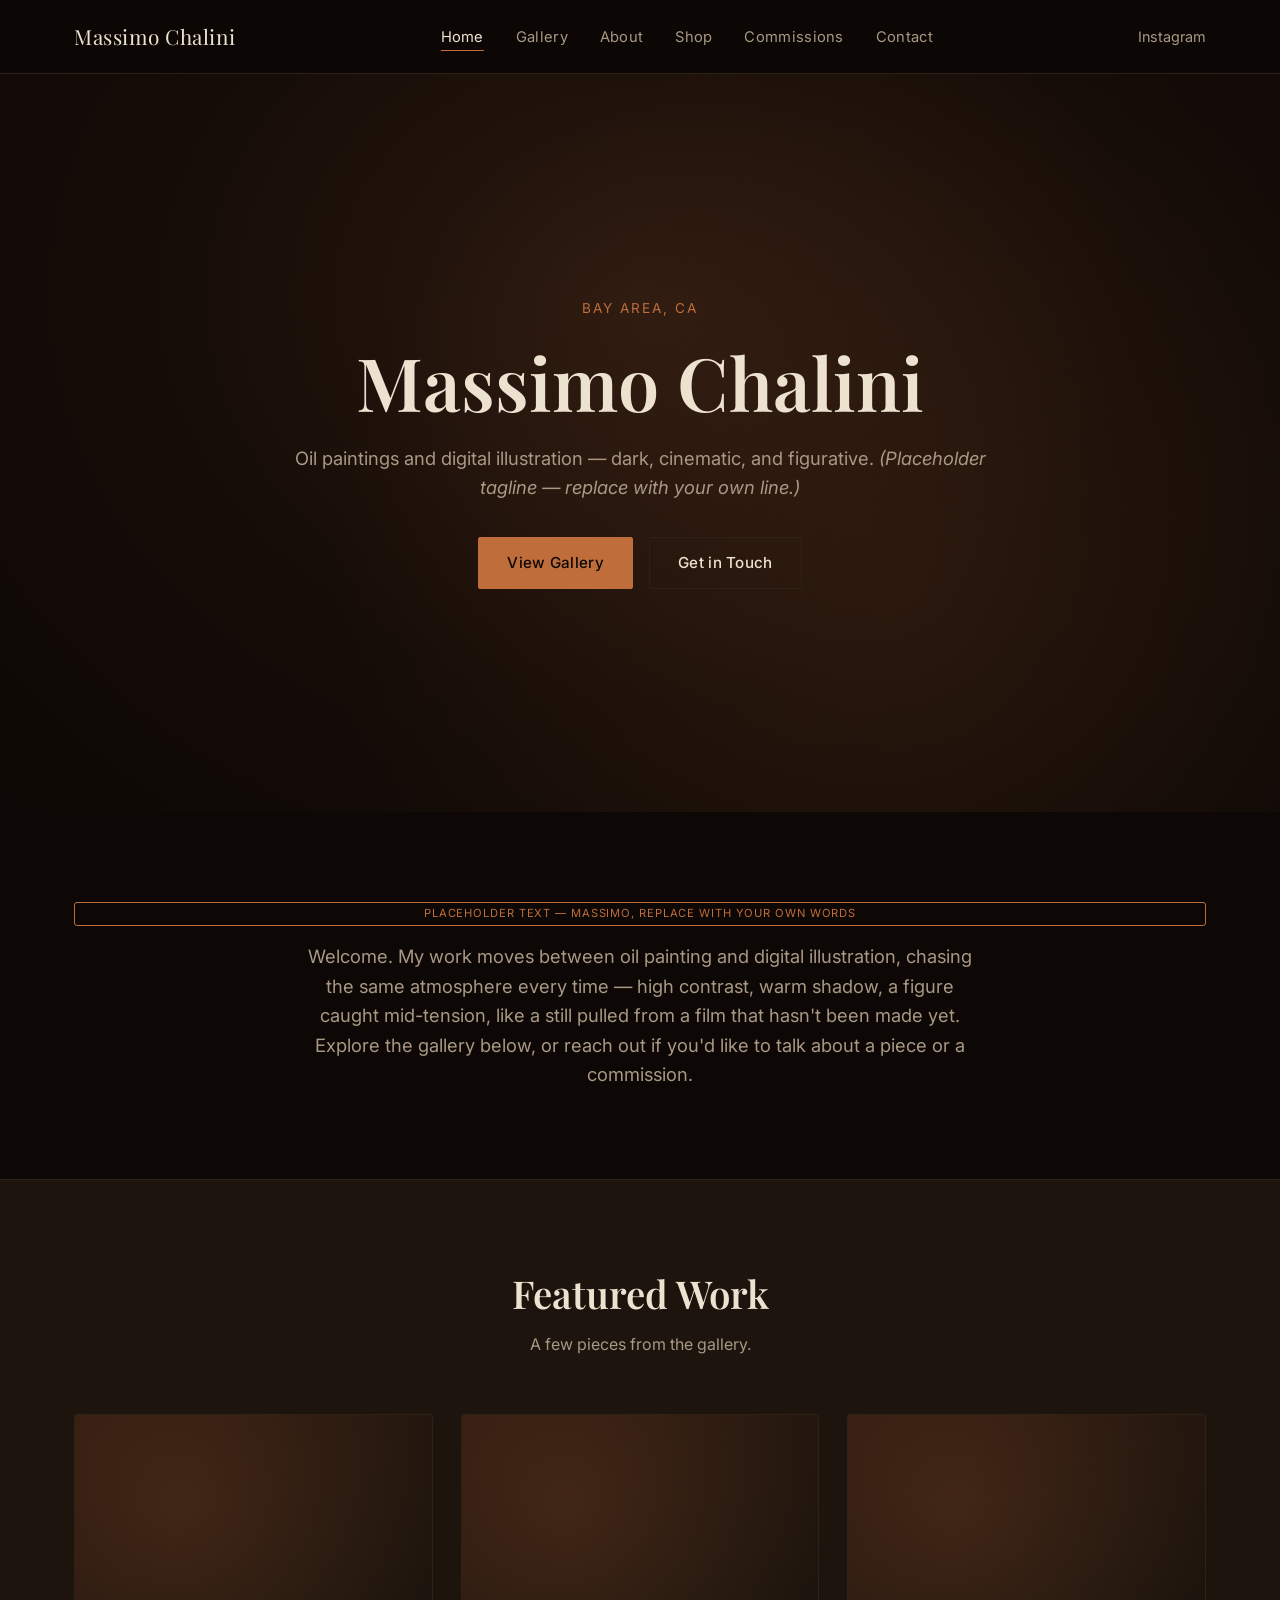
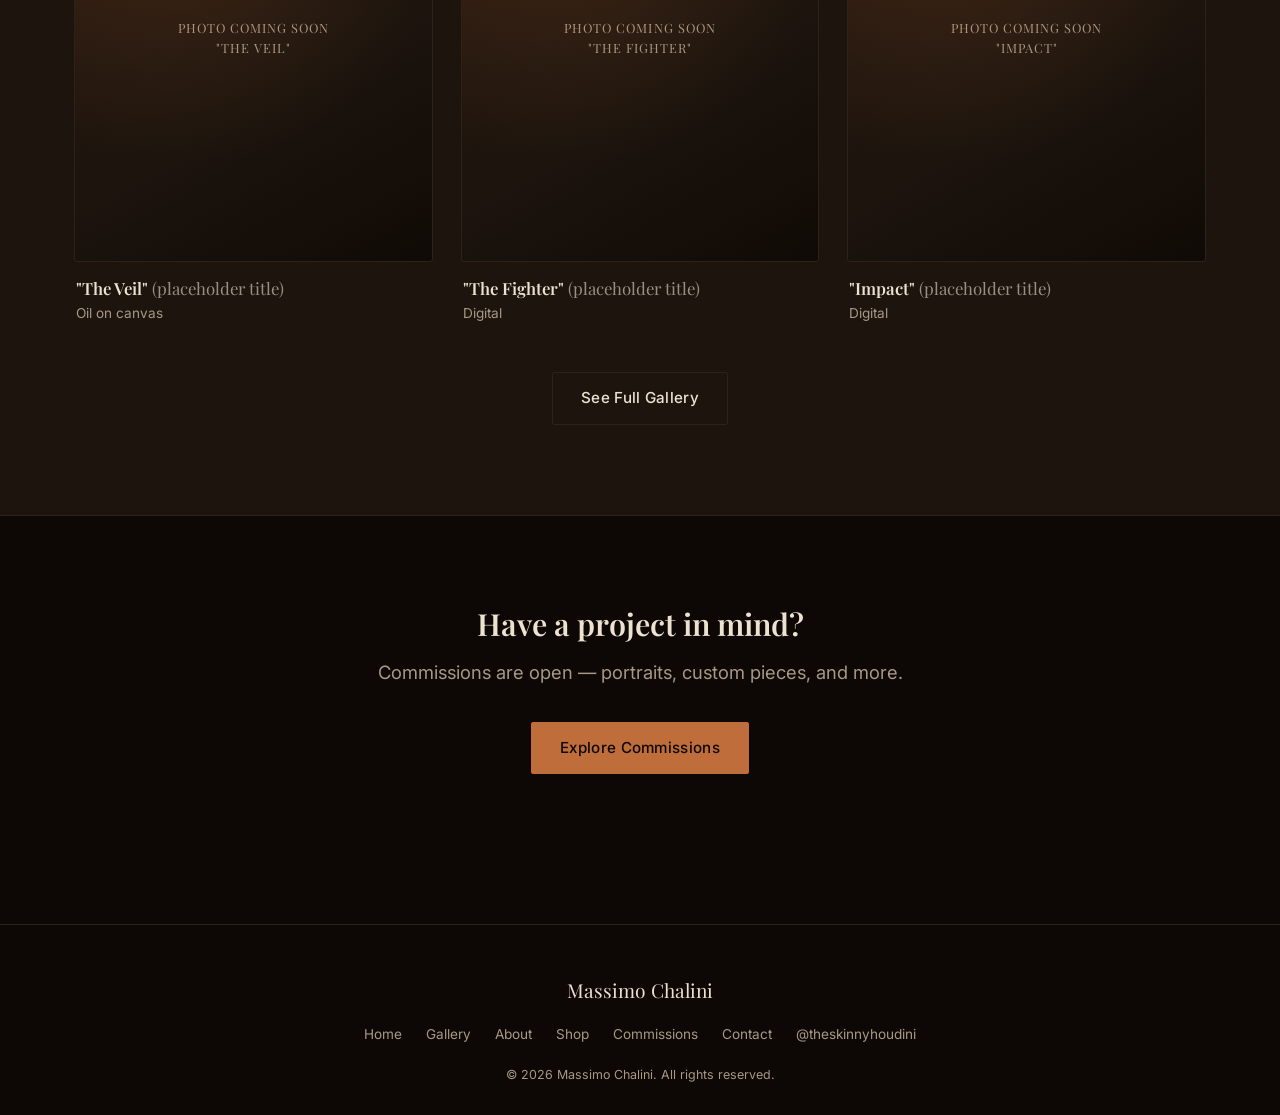
==== index.html @ 9a8b09c6 "Initial build: 5-page site (Home, Gallery, About, Shop, Commissions, Contact)" ====
<!DOCTYPE html>
<html lang="en">
<head>
<meta charset="UTF-8">
<meta name="viewport" content="width=device-width, initial-scale=1.0">
<title>Massimo Chalini — Painter &amp; Digital Artist</title>
<meta name="description" content="Massimo Chalini is a painter and digital artist based in the Bay Area. Dark, cinematic, figurative oil paintings and digital illustration.">
<link rel="preconnect" href="https://fonts.googleapis.com">
<link rel="preconnect" href="https://fonts.gstatic.com" crossorigin>
<link href="https://fonts.googleapis.com/css2?family=Playfair+Display:wght@500;600;700&family=Inter:wght@400;500;600&display=swap" rel="stylesheet">
<link rel="stylesheet" href="css/style.css">
</head>
<body>

<header class="site-header">
  <nav class="nav">
    <a href="index.html" class="nav-logo">Massimo Chalini</a>
    <ul class="nav-links">
      <li><a href="index.html" class="active">Home</a></li>
      <li><a href="gallery.html">Gallery</a></li>
      <li><a href="about.html">About</a></li>
      <li><a href="shop.html">Shop</a></li>
      <li><a href="commissions.html">Commissions</a></li>
      <li><a href="contact.html">Contact</a></li>
    </ul>
    <div class="nav-social">
      <a href="https://instagram.com/theskinnyhoudini" target="_blank" rel="noopener">Instagram</a>
    </div>
    <button class="nav-toggle" aria-label="Toggle menu"><span></span><span></span><span></span></button>
  </nav>
</header>

<section class="hero">
  <div class="hero-content">
    <div class="hero-eyebrow">Bay Area, CA</div>
    <h1>Massimo Chalini</h1>
    <p>Oil paintings and digital illustration — dark, cinematic, and figurative. <em>(Placeholder tagline — replace with your own line.)</em></p>
    <div class="hero-actions">
      <a href="gallery.html" class="btn btn-primary">View Gallery</a>
      <a href="contact.html" class="btn btn-outline">Get in Touch</a>
    </div>
  </div>
</section>

<section>
  <div class="container">
    <span class="placeholder-flag" style="display:block; text-align:center; margin-bottom:16px;">Placeholder text — Massimo, replace with your own words</span>
    <p class="welcome-text">
      Welcome. My work moves between oil painting and digital illustration, chasing the same
      atmosphere every time — high contrast, warm shadow, a figure caught mid-tension, like a still
      pulled from a film that hasn't been made yet. Explore the gallery below, or reach out if
      you'd like to talk about a piece or a commission.
    </p>
  </div>
</section>

<section style="background:var(--surface); border-top:1px solid var(--border); border-bottom:1px solid var(--border);">
  <div class="container">
    <div class="section-intro">
      <h2>Featured Work</h2>
      <p>A few pieces from the gallery.</p>
    </div>
    <div class="gallery-grid">

      <a href="gallery.html" class="gallery-card" style="cursor:pointer;">
        <div class="art-tile"><div class="art-tile-icon">Photo coming soon<br>"The Veil"</div></div>
        <div class="gallery-card-info">
          <h3>"The Veil" <span style="font-weight:400; opacity:.6;">(placeholder title)</span></h3>
          <p>Oil on canvas</p>
        </div>
      </a>

      <a href="gallery.html" class="gallery-card" style="cursor:pointer;">
        <div class="art-tile"><div class="art-tile-icon">Photo coming soon<br>"The Fighter"</div></div>
        <div class="gallery-card-info">
          <h3>"The Fighter" <span style="font-weight:400; opacity:.6;">(placeholder title)</span></h3>
          <p>Digital</p>
        </div>
      </a>

      <a href="gallery.html" class="gallery-card" style="cursor:pointer;">
        <div class="art-tile"><div class="art-tile-icon">Photo coming soon<br>"Impact"</div></div>
        <div class="gallery-card-info">
          <h3>"Impact" <span style="font-weight:400; opacity:.6;">(placeholder title)</span></h3>
          <p>Digital</p>
        </div>
      </a>

    </div>
    <div style="text-align:center; margin-top:48px;">
      <a href="gallery.html" class="btn btn-outline">See Full Gallery</a>
    </div>
  </div>
</section>

<section>
  <div class="container" style="text-align:center;">
    <h2 style="font-size:1.9rem; margin-bottom:16px;">Have a project in mind?</h2>
    <p class="welcome-text" style="margin-bottom:34px;">Commissions are open — portraits, custom pieces, and more.</p>
    <a href="commissions.html" class="btn btn-primary">Explore Commissions</a>
  </div>
</section>

<footer class="site-footer">
  <div class="footer-name">Massimo Chalini</div>
  <div class="footer-links">
    <a href="index.html">Home</a>
    <a href="gallery.html">Gallery</a>
    <a href="about.html">About</a>
    <a href="shop.html">Shop</a>
    <a href="commissions.html">Commissions</a>
    <a href="contact.html">Contact</a>
    <a href="https://instagram.com/theskinnyhoudini" target="_blank" rel="noopener">@theskinnyhoudini</a>
  </div>
  <div class="footer-copy">&copy; 2026 Massimo Chalini. All rights reserved.</div>
</footer>
<script src="js/main.js"></script>
</body>
</html>
---- css/style.css ----
/* ==========================================================================
   Massimo Chalini — Artist Website
   Palette pulled directly from the paintings:
   background #0d0805, surface #1c140d, accent #bf6d3a, text #ede2d0
   ========================================================================== */

:root {
  --bg: #0d0805;
  --surface: #1c140d;
  --surface-hover: #251a10;
  --accent: #bf6d3a;
  --accent-soft: rgba(191, 109, 58, 0.15);
  --text: #ede2d0;
  --text-muted: #a8988497;
  --text-muted-solid: #a89884;
  --border: #2e2116;
  --font-heading: 'Playfair Display', Georgia, serif;
  --font-body: 'Inter', -apple-system, BlinkMacSystemFont, sans-serif;
  --max-width: 1180px;
}

* { box-sizing: border-box; margin: 0; padding: 0; }

html { scroll-behavior: smooth; }

body {
  background: var(--bg);
  color: var(--text);
  font-family: var(--font-body);
  line-height: 1.6;
  -webkit-font-smoothing: antialiased;
}

img { max-width: 100%; display: block; }

a { color: inherit; text-decoration: none; }

h1, h2, h3, h4 {
  font-family: var(--font-heading);
  font-weight: 600;
  line-height: 1.2;
}

.container {
  max-width: var(--max-width);
  margin: 0 auto;
  padding: 0 24px;
}

.placeholder-flag {
  display: inline-block;
  font-family: var(--font-body);
  font-size: 0.7rem;
  letter-spacing: 0.08em;
  text-transform: uppercase;
  color: var(--accent);
  border: 1px solid var(--accent);
  border-radius: 3px;
  padding: 2px 8px;
  margin-bottom: 10px;
}

/* ---------- Buttons ---------- */

.btn {
  display: inline-block;
  padding: 13px 28px;
  border-radius: 2px;
  font-family: var(--font-body);
  font-size: 0.95rem;
  font-weight: 500;
  letter-spacing: 0.02em;
  cursor: pointer;
  transition: all 0.25s ease;
  border: 1px solid transparent;
}

.btn-primary {
  background: var(--accent);
  color: #0d0805;
  border-color: var(--accent);
}
.btn-primary:hover { background: #d3803f; border-color: #d3803f; }

.btn-outline {
  background: transparent;
  color: var(--text);
  border-color: var(--border);
}
.btn-outline:hover { border-color: var(--accent); color: var(--accent); }

/* ---------- Nav ---------- */

.site-header {
  position: sticky;
  top: 0;
  z-index: 100;
  background: rgba(13, 8, 5, 0.9);
  backdrop-filter: blur(8px);
  border-bottom: 1px solid var(--border);
}

.nav {
  display: flex;
  align-items: center;
  justify-content: space-between;
  padding: 20px 24px;
  max-width: var(--max-width);
  margin: 0 auto;
}

.nav-logo {
  font-family: var(--font-heading);
  font-size: 1.3rem;
  letter-spacing: 0.03em;
}

.nav-links {
  display: flex;
  gap: 32px;
  list-style: none;
}

.nav-links a {
  font-size: 0.92rem;
  letter-spacing: 0.02em;
  color: var(--text-muted-solid);
  transition: color 0.2s ease;
  padding-bottom: 4px;
  border-bottom: 1px solid transparent;
}

.nav-links a:hover,
.nav-links a.active {
  color: var(--text);
  border-bottom-color: var(--accent);
}

.nav-social a {
  color: var(--text-muted-solid);
  font-size: 0.9rem;
}
.nav-social a:hover { color: var(--accent); }

.nav-toggle {
  display: none;
  flex-direction: column;
  gap: 5px;
  background: none;
  border: none;
  cursor: pointer;
  padding: 4px;
}
.nav-toggle span {
  width: 24px;
  height: 2px;
  background: var(--text);
  display: block;
}

/* ---------- Hero ---------- */

.hero {
  min-height: 82vh;
  display: flex;
  align-items: center;
  justify-content: center;
  text-align: center;
  position: relative;
  background: radial-gradient(ellipse at 50% 30%, #2b190f 0%, #150c07 55%, #0d0805 100%);
  padding: 60px 24px;
  overflow: hidden;
}

.hero::before {
  content: "";
  position: absolute;
  inset: 0;
  background: radial-gradient(circle at 70% 70%, rgba(191, 109, 58, 0.12), transparent 55%);
}

.hero-content { position: relative; max-width: 700px; }

.hero-eyebrow {
  color: var(--accent);
  font-size: 0.85rem;
  letter-spacing: 0.15em;
  text-transform: uppercase;
  margin-bottom: 18px;
}

.hero h1 {
  font-size: clamp(2.6rem, 6vw, 4.6rem);
  margin-bottom: 18px;
}

.hero p {
  font-size: 1.15rem;
  color: var(--text-muted-solid);
  margin-bottom: 34px;
}

.hero-actions {
  display: flex;
  gap: 16px;
  justify-content: center;
  flex-wrap: wrap;
}

/* ---------- Page header (non-home pages) ---------- */

.page-header {
  padding: 90px 24px 50px;
  text-align: center;
  border-bottom: 1px solid var(--border);
}
.page-header h1 { font-size: clamp(2.2rem, 5vw, 3rem); margin-bottom: 14px; }
.page-header p { color: var(--text-muted-solid); max-width: 560px; margin: 0 auto; }

/* ---------- Sections ---------- */

section { padding: 90px 0; }

.section-intro {
  max-width: 640px;
  margin: 0 auto 56px;
  text-align: center;
}
.section-intro h2 { font-size: clamp(1.8rem, 4vw, 2.4rem); margin-bottom: 16px; }
.section-intro p { color: var(--text-muted-solid); }

.welcome-text {
  max-width: 680px;
  margin: 0 auto;
  text-align: center;
  font-size: 1.15rem;
  color: var(--text-muted-solid);
}

/* ---------- Placeholder art tile (stands in for a real photo) ---------- */

.art-tile {
  aspect-ratio: 4 / 5;
  border-radius: 3px;
  background: linear-gradient(150deg, #2b190f, #1c140d 60%, #100a06);
  border: 1px solid var(--border);
  display: flex;
  align-items: center;
  justify-content: center;
  position: relative;
  overflow: hidden;
}
.art-tile::after {
  content: "";
  position: absolute;
  inset: 0;
  background: radial-gradient(circle at 30% 20%, rgba(191, 109, 58, 0.18), transparent 60%);
}
.art-tile-icon {
  position: relative;
  color: var(--text-muted-solid);
  font-family: var(--font-heading);
  font-size: 0.8rem;
  letter-spacing: 0.08em;
  text-transform: uppercase;
  text-align: center;
  padding: 20px;
}

/* ---------- Gallery grid ---------- */

.filter-bar {
  display: flex;
  gap: 10px;
  justify-content: center;
  margin-bottom: 48px;
  flex-wrap: wrap;
}
.filter-btn {
  background: transparent;
  border: 1px solid var(--border);
  color: var(--text-muted-solid);
  padding: 9px 20px;
  border-radius: 20px;
  font-family: var(--font-body);
  font-size: 0.88rem;
  cursor: pointer;
  transition: all 0.2s ease;
}
.filter-btn:hover { color: var(--text); border-color: var(--accent); }
.filter-btn.active { background: var(--accent); color: #0d0805; border-color: var(--accent); }

.gallery-grid {
  display: grid;
  grid-template-columns: repeat(3, 1fr);
  gap: 28px;
}

.gallery-card {
  cursor: pointer;
  transition: transform 0.25s ease;
}
.gallery-card:hover { transform: translateY(-4px); }
.gallery-card:hover .art-tile { border-color: var(--accent); }

.gallery-card-info { padding: 16px 2px 0; }
.gallery-card-info h3 { font-size: 1.05rem; margin-bottom: 4px; }
.gallery-card-info p { font-size: 0.85rem; color: var(--text-muted-solid); }

.badge {
  display: inline-block;
  font-size: 0.7rem;
  letter-spacing: 0.06em;
  text-transform: uppercase;
  padding: 3px 9px;
  border-radius: 20px;
  margin-top: 8px;
}
.badge-available { background: var(--accent-soft); color: var(--accent); }
.badge-sold { background: rgba(168, 152, 132, 0.15); color: var(--text-muted-solid); }

/* ---------- Modal / lightbox ---------- */

.modal-overlay {
  display: none;
  position: fixed;
  inset: 0;
  background: rgba(6, 4, 2, 0.85);
  z-index: 200;
  align-items: center;
  justify-content: center;
  padding: 24px;
}
.modal-overlay.open { display: flex; }

.modal {
  background: var(--surface);
  border: 1px solid var(--border);
  border-radius: 4px;
  max-width: 760px;
  width: 100%;
  max-height: 88vh;
  overflow-y: auto;
  display: grid;
  grid-template-columns: 1fr 1fr;
}

.modal .art-tile { aspect-ratio: auto; height: 100%; border: none; border-radius: 0; }

.modal-body { padding: 36px; position: relative; }
.modal-body h3 { font-size: 1.5rem; margin-bottom: 6px; }
.modal-body .modal-meta { color: var(--text-muted-solid); font-size: 0.92rem; margin-bottom: 20px; }
.modal-body .modal-meta div { margin-bottom: 4px; }
.modal-close {
  position: absolute;
  top: 16px;
  right: 16px;
  background: none;
  border: none;
  color: var(--text-muted-solid);
  font-size: 1.4rem;
  cursor: pointer;
  line-height: 1;
}
.modal-close:hover { color: var(--text); }

/* ---------- About page ---------- */

.about-layout {
  display: grid;
  grid-template-columns: 340px 1fr;
  gap: 60px;
  align-items: start;
}

.about-photo .art-tile { aspect-ratio: 3 / 4; }

.about-content h2 { font-size: 1.8rem; margin-bottom: 18px; }
.about-content p { color: var(--text-muted-solid); margin-bottom: 18px; }

.statement-block {
  border-left: 2px solid var(--accent);
  padding: 6px 0 6px 24px;
  margin: 36px 0;
  font-family: var(--font-heading);
  font-size: 1.3rem;
  font-style: italic;
  color: var(--text);
}

.empty-state {
  border: 1px dashed var(--border);
  border-radius: 4px;
  padding: 32px;
  text-align: center;
  color: var(--text-muted-solid);
  font-size: 0.92rem;
}

/* ---------- Tables (pricing) ---------- */

.price-table {
  width: 100%;
  border-collapse: collapse;
  margin: 20px 0 8px;
}
.price-table th, .price-table td {
  text-align: left;
  padding: 16px;
  border-bottom: 1px solid var(--border);
}
.price-table th {
  font-family: var(--font-body);
  font-size: 0.78rem;
  letter-spacing: 0.06em;
  text-transform: uppercase;
  color: var(--text-muted-solid);
}

/* ---------- Process steps ---------- */

.steps {
  display: grid;
  grid-template-columns: repeat(4, 1fr);
  gap: 24px;
  margin: 40px 0;
}
.step { text-align: center; }
.step-number {
  width: 42px; height: 42px;
  border: 1px solid var(--accent);
  color: var(--accent);
  border-radius: 50%;
  display: flex; align-items: center; justify-content: center;
  font-family: var(--font-heading);
  margin: 0 auto 14px;
}
.step h4 { font-size: 1rem; margin-bottom: 6px; }
.step p { font-size: 0.85rem; color: var(--text-muted-solid); }

/* ---------- Forms ---------- */

.form-card {
  max-width: 560px;
  margin: 0 auto;
  background: var(--surface);
  border: 1px solid var(--border);
  border-radius: 4px;
  padding: 40px;
}

.form-row { margin-bottom: 20px; }
.form-row label {
  display: block;
  font-size: 0.85rem;
  color: var(--text-muted-solid);
  margin-bottom: 8px;
}
.form-row input,
.form-row select,
.form-row textarea {
  width: 100%;
  background: var(--bg);
  border: 1px solid var(--border);
  color: var(--text);
  padding: 12px 14px;
  border-radius: 3px;
  font-family: var(--font-body);
  font-size: 0.95rem;
}
.form-row input:focus,
.form-row select:focus,
.form-row textarea:focus {
  outline: none;
  border-color: var(--accent);
}
.form-row textarea { resize: vertical; min-height: 120px; }
.form-two-col { display: grid; grid-template-columns: 1fr 1fr; gap: 20px; }

.form-note {
  font-size: 0.85rem;
  color: var(--text-muted-solid);
  text-align: center;
  margin-top: 18px;
}

.contact-social {
  display: flex;
  justify-content: center;
  gap: 20px;
  margin-top: 40px;
}
.contact-social a {
  color: var(--text-muted-solid);
  font-size: 0.92rem;
  border: 1px solid var(--border);
  padding: 10px 20px;
  border-radius: 20px;
  transition: all 0.2s ease;
}
.contact-social a:hover { color: var(--accent); border-color: var(--accent); }

/* ---------- Shop ---------- */

.policy-grid {
  display: grid;
  grid-template-columns: repeat(3, 1fr);
  gap: 28px;
  margin-top: 50px;
}
.policy-card h4 { margin-bottom: 10px; font-size: 1rem; }
.policy-card p { color: var(--text-muted-solid); font-size: 0.9rem; }

/* ---------- Footer ---------- */

.site-footer {
  border-top: 1px solid var(--border);
  padding: 50px 24px 30px;
  text-align: center;
  margin-top: 60px;
}
.site-footer .footer-name {
  font-family: var(--font-heading);
  font-size: 1.2rem;
  margin-bottom: 10px;
}
.site-footer .footer-links {
  display: flex;
  gap: 24px;
  justify-content: center;
  margin: 18px 0;
  flex-wrap: wrap;
}
.site-footer .footer-links a {
  font-size: 0.85rem;
  color: var(--text-muted-solid);
}
.site-footer .footer-links a:hover { color: var(--accent); }
.site-footer .footer-copy {
  font-size: 0.78rem;
  color: var(--text-muted-solid);
  margin-top: 20px;
}

/* ---------- Responsive ---------- */

@media (max-width: 860px) {
  .nav-links, .nav-social { display: none; }
  .nav-toggle { display: flex; }
  .nav.open .nav-links {
    display: flex;
    flex-direction: column;
    position: absolute;
    top: 100%; left: 0; right: 0;
    background: var(--surface);
    padding: 20px 24px;
    border-bottom: 1px solid var(--border);
    gap: 18px;
  }
  .gallery-grid { grid-template-columns: repeat(2, 1fr); }
  .about-layout { grid-template-columns: 1fr; }
  .steps { grid-template-columns: repeat(2, 1fr); }
  .policy-grid { grid-template-columns: 1fr; }
  .modal { grid-template-columns: 1fr; }
  .modal .art-tile { aspect-ratio: 4/3; }
  .form-two-col { grid-template-columns: 1fr; }
}

@media (max-width: 540px) {
  .gallery-grid { grid-template-columns: 1fr; }
}
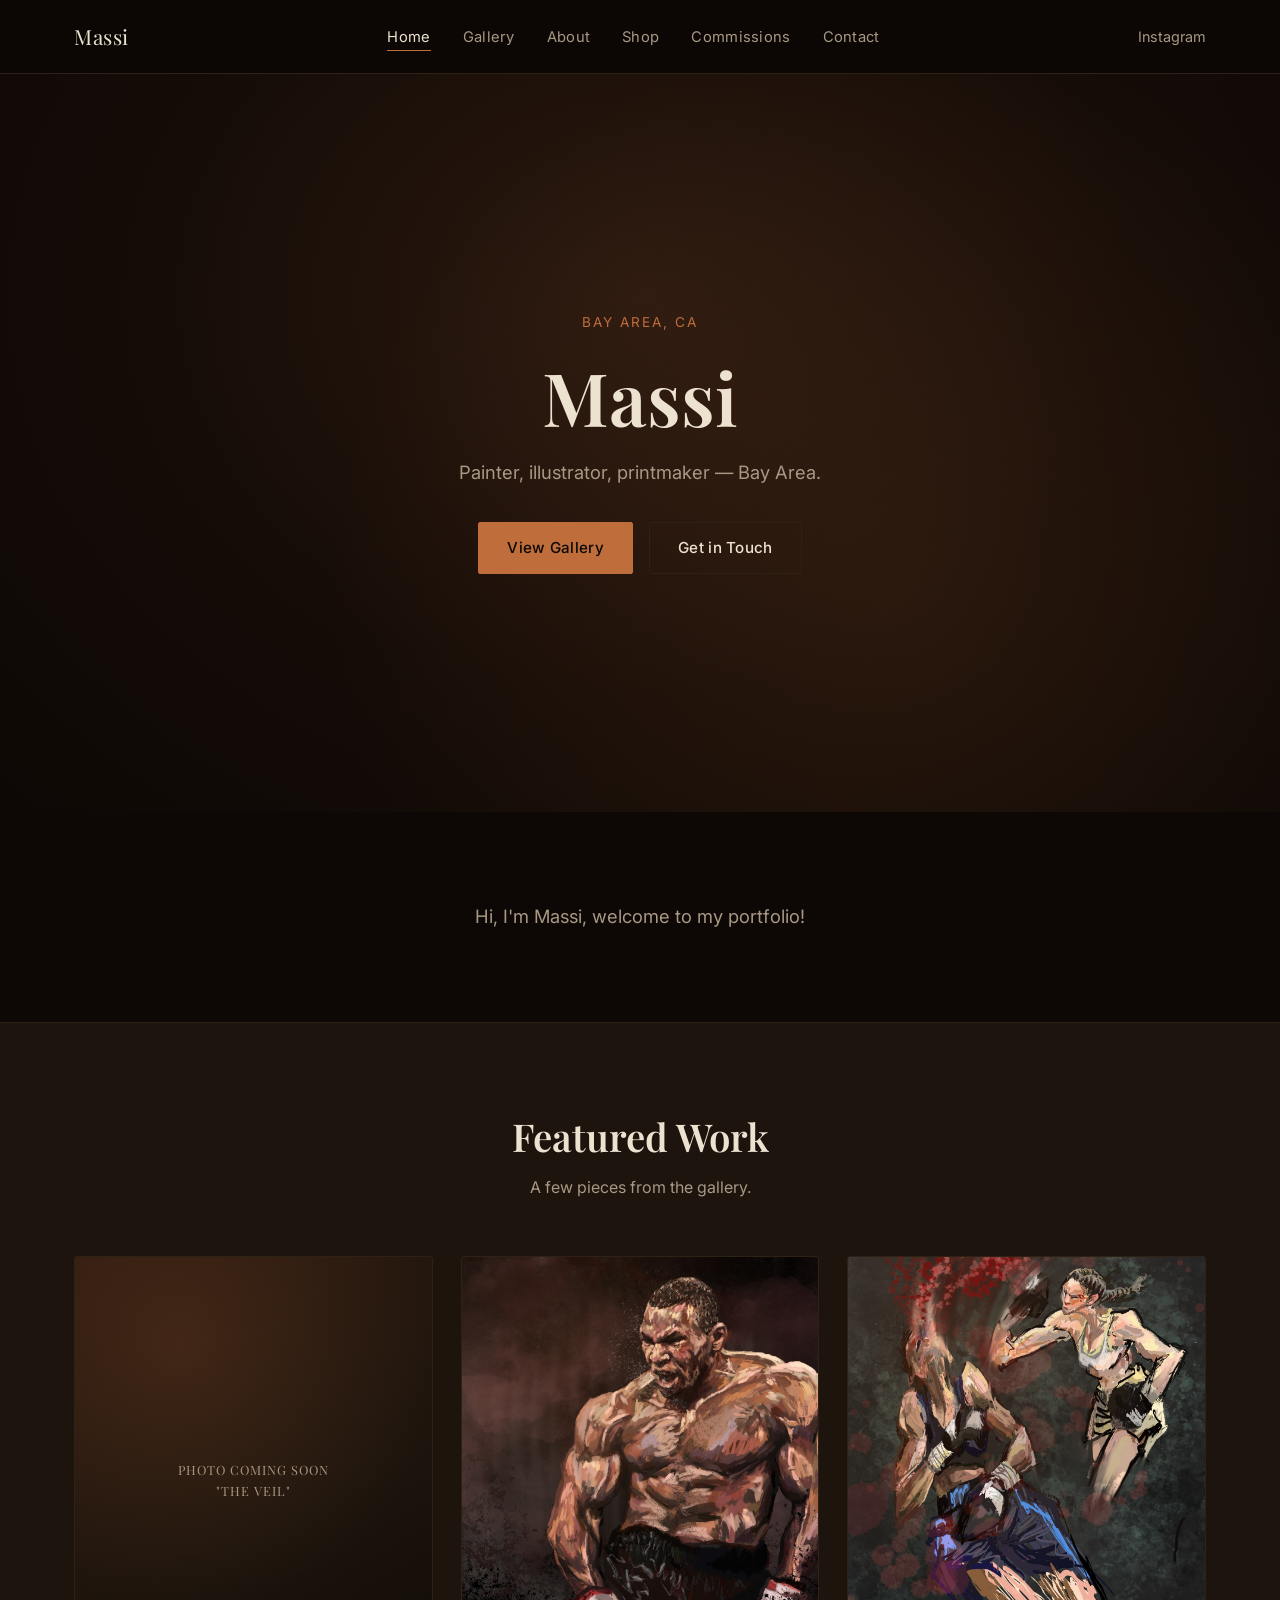
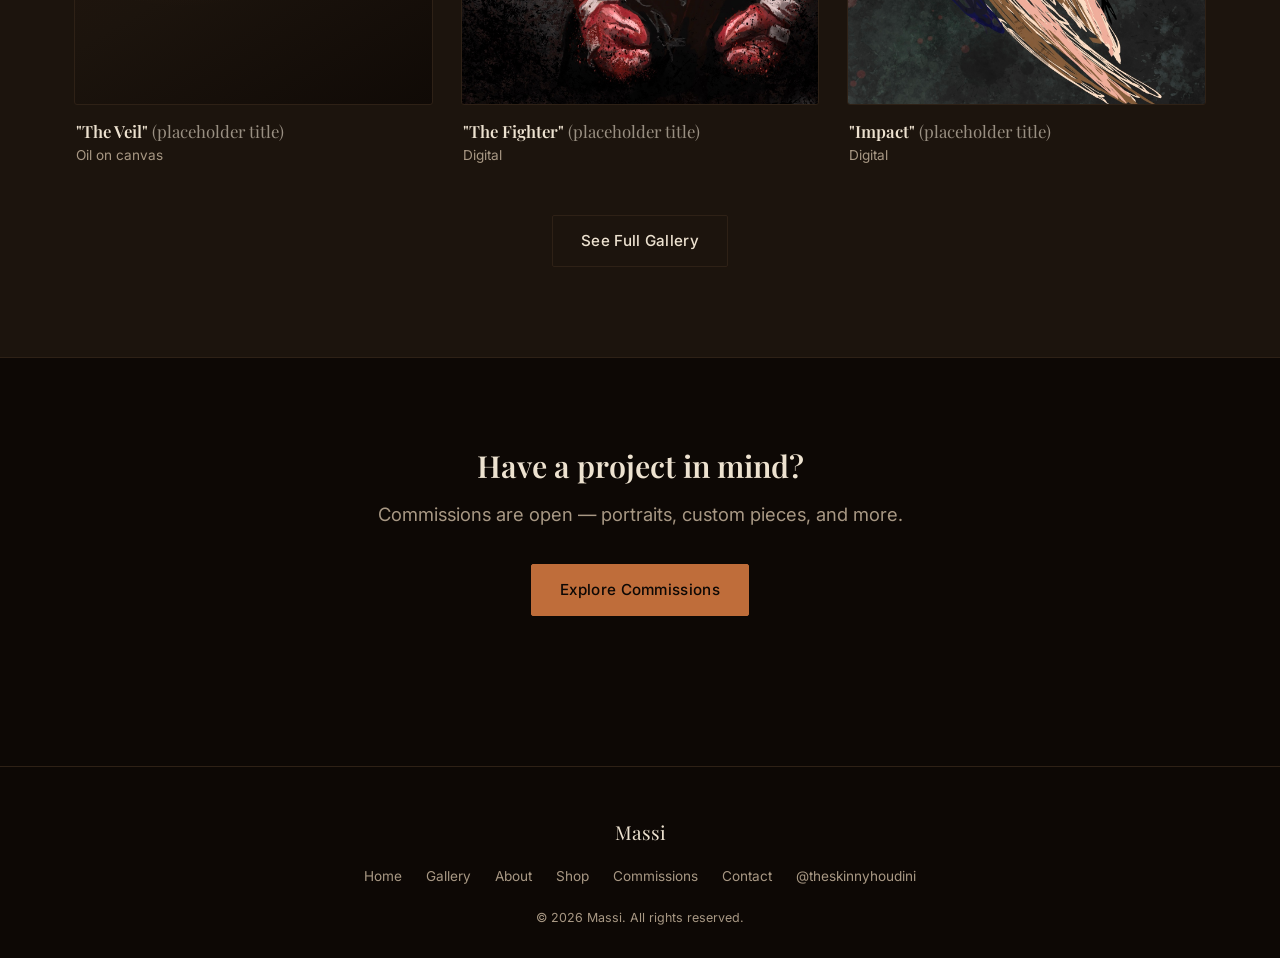
==== commit 7d5b3fc2: "Rebrand to Massi, add real bio/tagline, and go live with first two photos - Rename Massimo Chalini -" ====
--- a/index.html
+++ b/index.html
@@ -3,8 +3,8 @@
 <head>
 <meta charset="UTF-8">
 <meta name="viewport" content="width=device-width, initial-scale=1.0">
-<title>Massimo Chalini — Painter &amp; Digital Artist</title>
-<meta name="description" content="Massimo Chalini is a painter and digital artist based in the Bay Area. Dark, cinematic, figurative oil paintings and digital illustration.">
+<title>Massi — Painter &amp; Digital Artist</title>
+<meta name="description" content="Massi is a painter and digital artist based in the Bay Area. Dark, cinematic, figurative oil paintings and digital illustration.">
 <link rel="preconnect" href="https://fonts.googleapis.com">
 <link rel="preconnect" href="https://fonts.gstatic.com" crossorigin>
 <link href="https://fonts.googleapis.com/css2?family=Playfair+Display:wght@500;600;700&family=Inter:wght@400;500;600&display=swap" rel="stylesheet">
@@ -14,7 +14,7 @@
 
 <header class="site-header">
   <nav class="nav">
-    <a href="index.html" class="nav-logo">Massimo Chalini</a>
+    <a href="index.html" class="nav-logo">Massi</a>
     <ul class="nav-links">
       <li><a href="index.html" class="active">Home</a></li>
       <li><a href="gallery.html">Gallery</a></li>
@@ -33,8 +33,8 @@
 <section class="hero">
   <div class="hero-content">
     <div class="hero-eyebrow">Bay Area, CA</div>
-    <h1>Massimo Chalini</h1>
-    <p>Oil paintings and digital illustration — dark, cinematic, and figurative. <em>(Placeholder tagline — replace with your own line.)</em></p>
+    <h1>Massi</h1>
+    <p>Painter, illustrator, printmaker — Bay Area.</p>
     <div class="hero-actions">
       <a href="gallery.html" class="btn btn-primary">View Gallery</a>
       <a href="contact.html" class="btn btn-outline">Get in Touch</a>
@@ -44,12 +44,8 @@
 
 <section>
   <div class="container">
-    <span class="placeholder-flag" style="display:block; text-align:center; margin-bottom:16px;">Placeholder text — Massimo, replace with your own words</span>
     <p class="welcome-text">
-      Welcome. My work moves between oil painting and digital illustration, chasing the same
-      atmosphere every time — high contrast, warm shadow, a figure caught mid-tension, like a still
-      pulled from a film that hasn't been made yet. Explore the gallery below, or reach out if
-      you'd like to talk about a piece or a commission.
+      Hi, I'm Massi, welcome to my portfolio!
     </p>
   </div>
 </section>
@@ -71,7 +67,7 @@
       </a>
 
       <a href="gallery.html" class="gallery-card" style="cursor:pointer;">
-        <div class="art-tile"><div class="art-tile-icon">Photo coming soon<br>"The Fighter"</div></div>
+        <div class="art-tile"><img src="images/the-fighter.jpg" alt="&quot;The Fighter&quot; — digital painting of a boxer"></div>
         <div class="gallery-card-info">
           <h3>"The Fighter" <span style="font-weight:400; opacity:.6;">(placeholder title)</span></h3>
           <p>Digital</p>
@@ -79,7 +75,7 @@
       </a>
 
       <a href="gallery.html" class="gallery-card" style="cursor:pointer;">
-        <div class="art-tile"><div class="art-tile-icon">Photo coming soon<br>"Impact"</div></div>
+        <div class="art-tile"><img src="images/impact.jpg" alt="&quot;Impact&quot; — digital painting of two boxers in action"></div>
         <div class="gallery-card-info">
           <h3>"Impact" <span style="font-weight:400; opacity:.6;">(placeholder title)</span></h3>
           <p>Digital</p>
@@ -102,7 +98,7 @@
 </section>
 
 <footer class="site-footer">
-  <div class="footer-name">Massimo Chalini</div>
+  <div class="footer-name">Massi</div>
   <div class="footer-links">
     <a href="index.html">Home</a>
     <a href="gallery.html">Gallery</a>
@@ -112,7 +108,7 @@
     <a href="contact.html">Contact</a>
     <a href="https://instagram.com/theskinnyhoudini" target="_blank" rel="noopener">@theskinnyhoudini</a>
   </div>
-  <div class="footer-copy">&copy; 2026 Massimo Chalini. All rights reserved.</div>
+  <div class="footer-copy">&copy; 2026 Massi. All rights reserved.</div>
 </footer>
 <script src="js/main.js"></script>
 </body>
--- a/css/style.css
+++ b/css/style.css
@@ -249,6 +249,12 @@
   justify-content: center;
   position: relative;
   overflow: hidden;
+}
+.art-tile img {
+  width: 100%;
+  height: 100%;
+  object-fit: cover;
+  position: relative;
 }
 .art-tile::after {
   content: "";
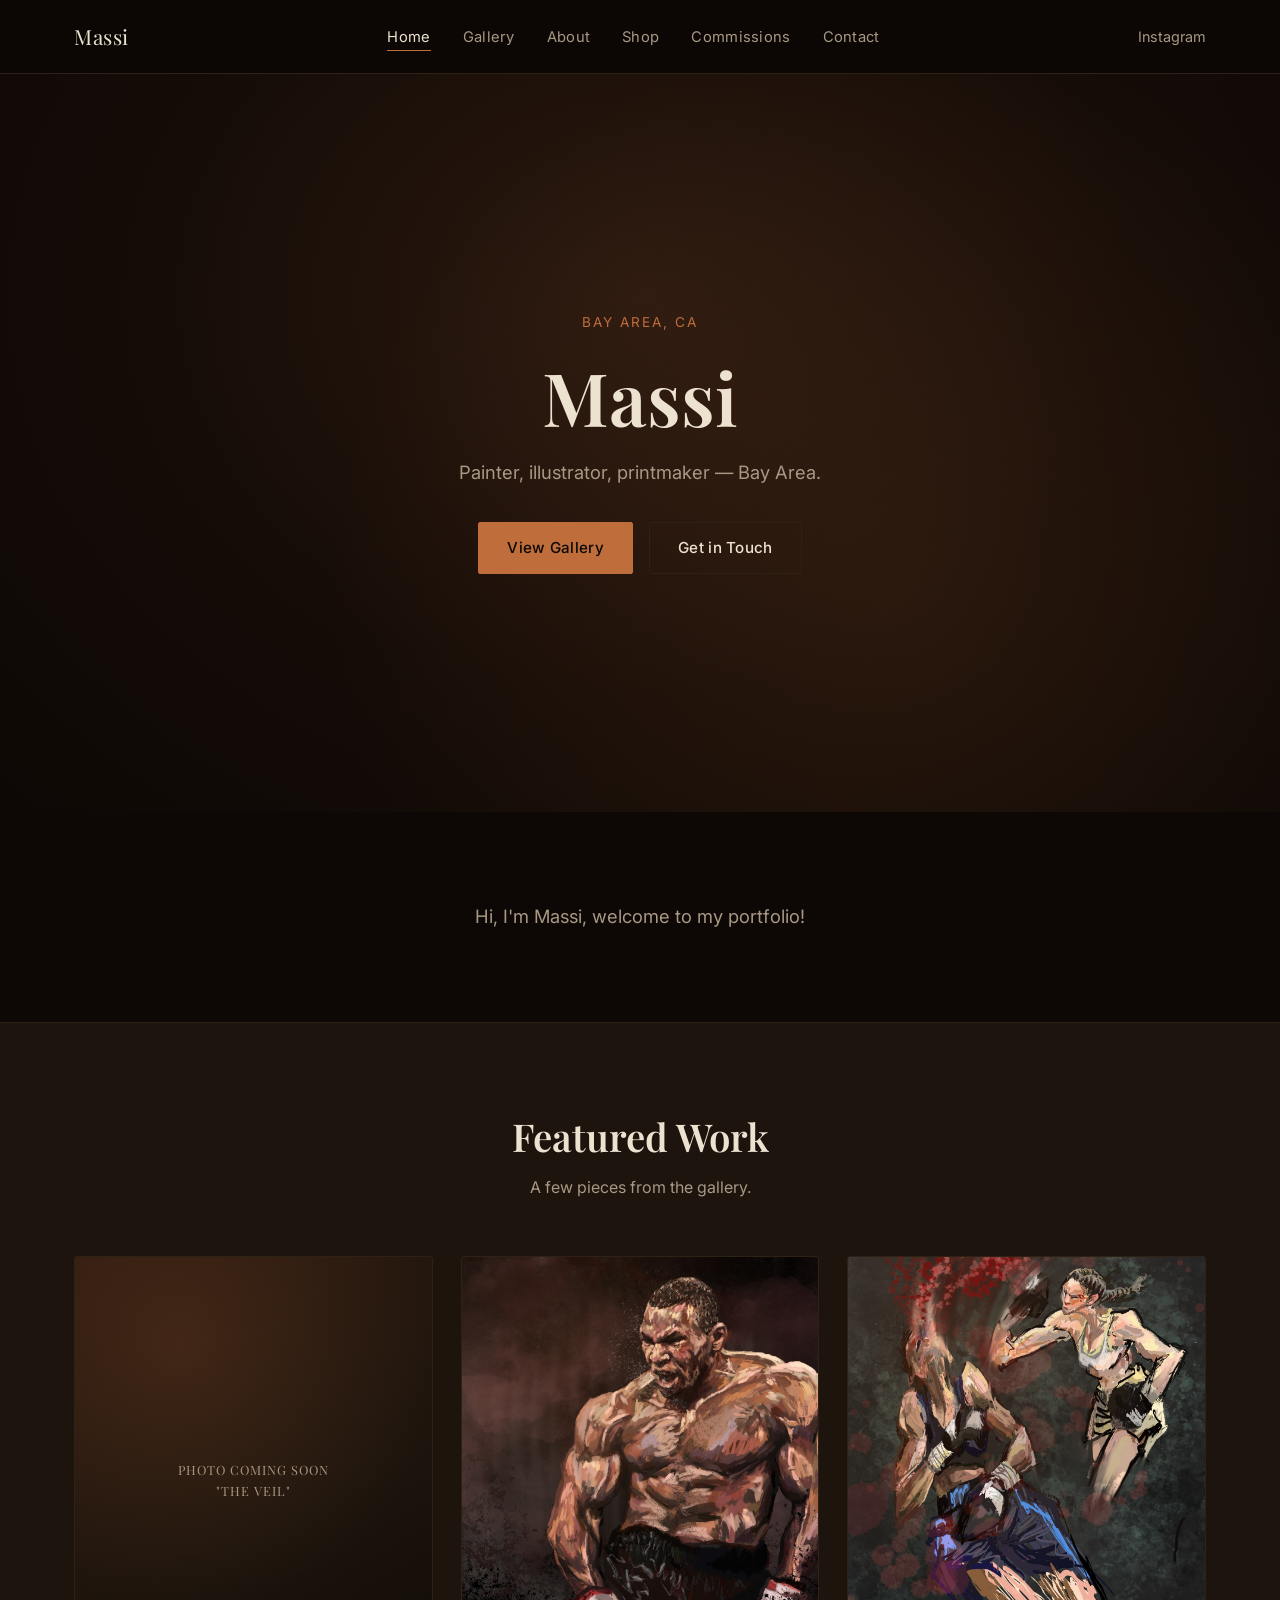
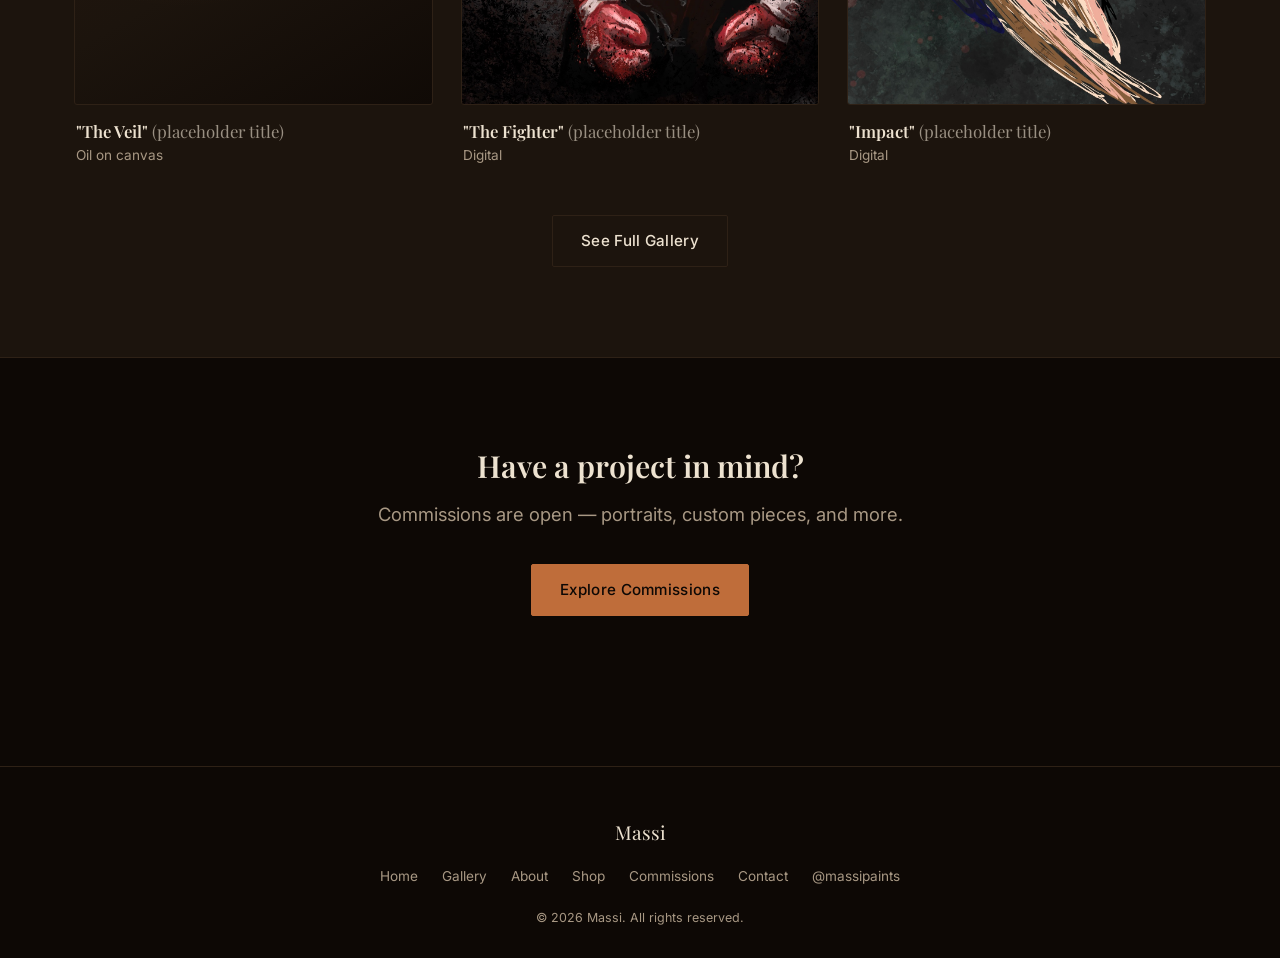
==== commit 3e2727d6: "Fix Instagram handle, gallery grid layout bug, and lightbox modal - Instagram now points to @massipa" ====
--- a/index.html
+++ b/index.html
@@ -24,7 +24,7 @@
       <li><a href="contact.html">Contact</a></li>
     </ul>
     <div class="nav-social">
-      <a href="https://instagram.com/theskinnyhoudini" target="_blank" rel="noopener">Instagram</a>
+      <a href="https://instagram.com/massipaints" target="_blank" rel="noopener">Instagram</a>
     </div>
     <button class="nav-toggle" aria-label="Toggle menu"><span></span><span></span><span></span></button>
   </nav>
@@ -106,7 +106,7 @@
     <a href="shop.html">Shop</a>
     <a href="commissions.html">Commissions</a>
     <a href="contact.html">Contact</a>
-    <a href="https://instagram.com/theskinnyhoudini" target="_blank" rel="noopener">@theskinnyhoudini</a>
+    <a href="https://instagram.com/massipaints" target="_blank" rel="noopener">@massipaints</a>
   </div>
   <div class="footer-copy">&copy; 2026 Massi. All rights reserved.</div>
 </footer>
--- a/css/style.css
+++ b/css/style.css
@@ -357,6 +357,25 @@
 .modal-body h3 { font-size: 1.5rem; margin-bottom: 6px; }
 .modal-body .modal-meta { color: var(--text-muted-solid); font-size: 0.92rem; margin-bottom: 20px; }
 .modal-body .modal-meta div { margin-bottom: 4px; }
+
+.modal-variants {
+  display: flex;
+  flex-wrap: wrap;
+  gap: 8px;
+  margin-bottom: 22px;
+}
+.modal-variants img {
+  width: 52px;
+  height: 52px;
+  object-fit: cover;
+  border-radius: 3px;
+  cursor: pointer;
+  opacity: 0.6;
+  border: 2px solid transparent;
+  transition: opacity .15s, border-color .15s;
+}
+.modal-variants img:hover { opacity: 0.9; }
+.modal-variants img.active { opacity: 1; border-color: var(--accent); }
 .modal-close {
   position: absolute;
   top: 16px;
